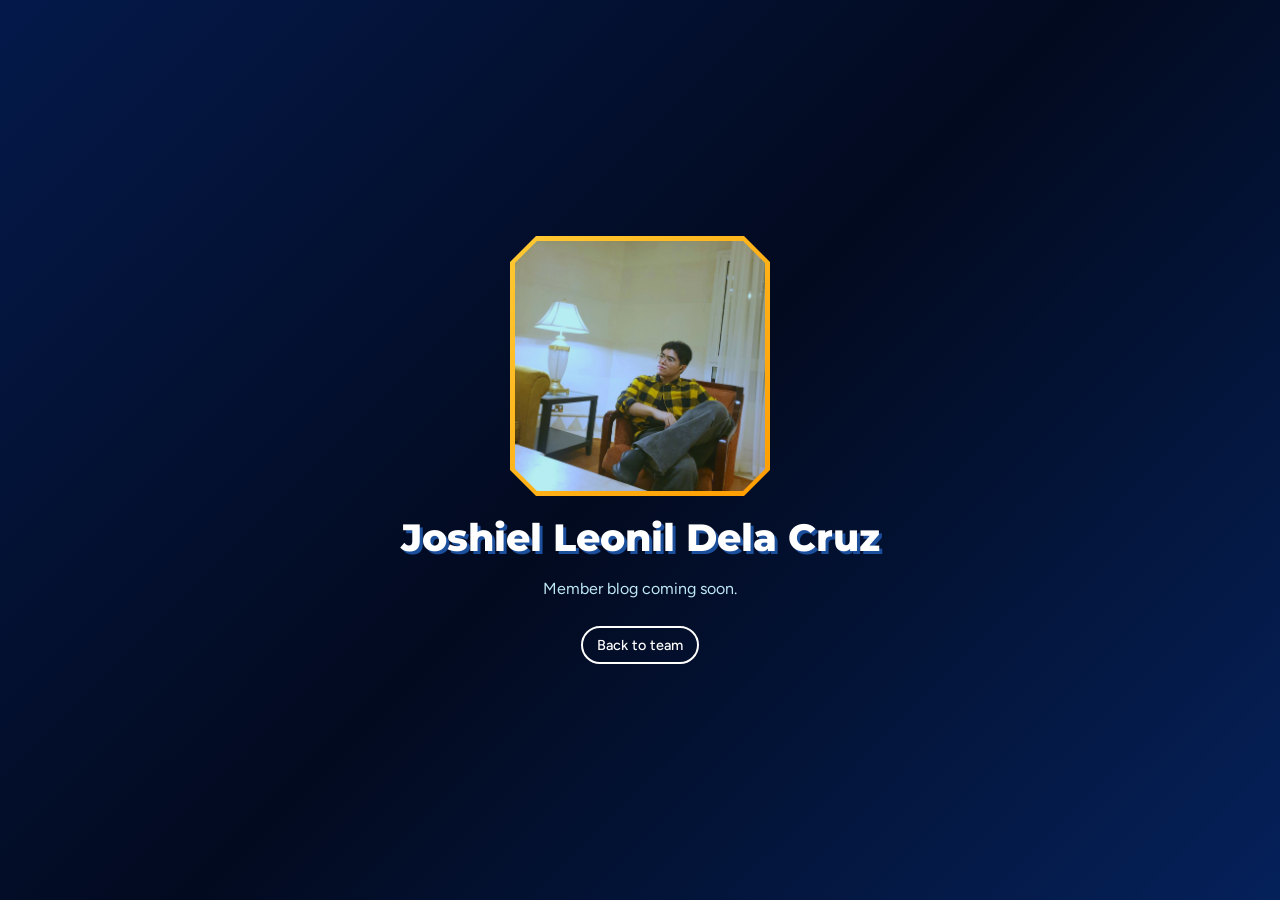
==== joshiel.html @ addc3ff2 "Blog Initiated" ====
<!DOCTYPE html>
<html lang="en">
<head>
<meta charset="UTF-8">
<meta name="viewport" content="width=device-width, initial-scale=1">
<title>Joshiel Leonil Dela Cruz | Nexora</title>
<link href="https://fonts.googleapis.com/css2?family=Montserrat:wght@400;500;700;800&family=Figtree:wght@400;500;600&display=swap" rel="stylesheet">
<link rel="stylesheet" href="style.css">
</head>
<body>
<main class="member-page gold">
  <div class="frame"><img src="assets/joshiel.jpg" alt="Joshiel Leonil Dela Cruz"></div>
  <h1>Joshiel Leonil Dela Cruz</h1>
  <p>Member blog coming soon.</p>
  <a class="pill back" href="index.html#team">Back to team</a>
</main>
</body>
</html>
---- style.css ----
:root {
  --bg-deep: #020a1f;
  --bg-mid: #04163d;
  --blue: #1f6bff;
  --blue-glow: #3b8cff;
  --ice: #dbe9ff;
  --steel: #5b97dc;
  --cyan: #19d3d0;
  --btn: #1c4a8f;
}
* { box-sizing: border-box; margin: 0; padding: 0; }
html, body { height: 100%; }
body { min-width: 1000px; }
body {
  font-family: "Figtree", system-ui, sans-serif;
  color: #fff;
  background: var(--bg-deep);
  overflow-x: hidden;
}
a { color: inherit; text-decoration: none; }
:focus-visible { outline: 2px solid var(--cyan); outline-offset: 3px; }

/* ---------- Hero / background ---------- */
.hero {
  position: relative;
  min-height: 100vh;
  display: flex;
  flex-direction: column;
  overflow: hidden;
  background:
    radial-gradient(ellipse 60% 45% at 50% 55%, rgba(20,70,170,.45), transparent 70%),
    linear-gradient(135deg, #031330 0%, #020a1f 45%, #041a47 100%);
}
.streaks { position: absolute; inset: 0; pointer-events: none; transition: transform .25s ease-out; }
.streak {
  position: absolute;
  height: 14px;
  transform: rotate(-35deg);
  transform-origin: left center;
  background: linear-gradient(90deg, transparent, #7fb6ff 40%, #fff 55%, #5aa0ff 70%, transparent);
  filter: drop-shadow(0 0 10px #2f7bff) drop-shadow(0 0 24px #1f6bff);
  opacity: .9;
}
.streak.thin { height: 2px; }
.s1 { width: 420px; left: -5%;  top: 30%; }
.s2 { width: 520px; left: -8%;  top: 40%; height: 28px; opacity: .55; }
.s3 { width: 300px; left: 2%;   top: 48%; }
.s4 { width: 460px; right: -6%; bottom: 38%; transform: rotate(-35deg); }
.s5 { width: 560px; right: -10%; bottom: 14%; height: 36px; opacity: .6; }
.s6 { width: 340px; right: 4%;  bottom: 6%; }

.dots {
  position: absolute; width: 90px; height: 50px; opacity: .8;
  background: radial-gradient(circle, var(--blue-glow) 2px, transparent 2.5px) 0 0 / 18px 18px;
}
.dots.tr { top: 80px; right: 22px; }
.dots.bl { bottom: 30px; left: 24px; }

.glowline {
  position: absolute; left: 0; right: 0; height: 1px;
  background: linear-gradient(90deg, transparent, var(--blue-glow), transparent);
  box-shadow: 0 0 12px var(--blue-glow);
}
.glowline.bottom { bottom: 6%; opacity: .6; }

/* ---------- Navbar ---------- */
.nav {
  position: fixed; top: 0; left: 0; right: 0; z-index: 50;
  display: flex; align-items: center; justify-content: space-between;
  gap: 24px;
  padding: 10px clamp(16px, 8vw, 100px);
  background: linear-gradient(180deg, rgba(2,10,31,.95), rgba(3,18,50,.85));
  border-bottom: 3px solid #cfd8e6;
  box-shadow: 0 2px 14px rgba(47,123,255,.5);
}
.brand { display: flex; align-items: center; gap: 10px; }
.brand svg { width: 64px; height: 44px; }
.brand span {
  font-family: "Montserrat", sans-serif; font-weight: 800; font-size: 1.45rem; letter-spacing: .01em;
}
.menu { display: flex; gap: clamp(18px, 3vw, 38px); list-style: none; }
.menu a {
  position: relative; padding: 8px 4px; font-weight: 500; font-size: 1rem;
  transition: color .2s;
}
.menu a:hover { color: var(--cyan); }
.menu a.active::after {
  content: ""; position: absolute; left: -6px; right: -6px; bottom: -4px; height: 3px; border-radius: 3px;
  background: var(--cyan); box-shadow: 0 0 12px var(--cyan);
}
.pill {
  display: inline-flex; align-items: center; gap: 8px;
  padding: 8px 14px; font-size: .9rem; font-weight: 500;
  border: 2px solid #fff; border-radius: 999px;
  transition: background .2s, color .2s;
}
.pill:hover { background: #fff; color: var(--bg-mid); }
.arrow { width: 22px; height: 14px; flex: none; }

/* ---------- Hero content ---------- */
.content {
  position: relative; z-index: 2; flex: 1;
  display: flex; flex-direction: column; align-items: center; justify-content: center;
  text-align: center; padding: 110px 20px 70px;
}
.logo-mark { width: clamp(190px, 26vw, 270px); filter: drop-shadow(0 0 22px rgba(59,140,255,.7)); animation: rise .9s ease-out both; }
.wordmark {
  font-family: "Montserrat", sans-serif; font-weight: 800;
  font-size: clamp(3.6rem, 12vw, 7.2rem); line-height: 1; letter-spacing: -.01em;
  margin-top: -6px;
  background: linear-gradient(180deg, #eef5ff 0%, #bcd6ff 45%, #4f93e6 100%);
  -webkit-background-clip: text; background-clip: text; color: transparent;
  filter: drop-shadow(4px 5px 0 #1b4f9c) drop-shadow(0 0 22px rgba(59,140,255,.55));
}
.tagline {
  display: flex; align-items: center; gap: 22px; width: min(100%, 700px); margin-top: 18px;
  font-family: "Montserrat", sans-serif; font-weight: 700;
  font-size: clamp(1rem, 2.4vw, 1.5rem); letter-spacing: .01em; white-space: nowrap;
}
.tagline::before, .tagline::after { content: ""; flex: 1; height: 3px; background: #fff; border-radius: 2px; min-width: 20px; }
.sub {
  margin-top: 14px; font-family: "Montserrat", sans-serif; font-weight: 400;
  font-size: clamp(1.05rem, 2.2vw, 1.45rem); letter-spacing: .08em;
}
.cta {
  margin-top: 34px; padding: 11px 18px; font-size: .98rem; font-weight: 500;
  background: var(--btn); border-radius: 999px;
  box-shadow: 0 0 26px rgba(31,107,255,.45);
  transition: transform .2s, box-shadow .2s, background .2s;
}
.cta:hover { transform: translateY(-2px); background: #2559b0; box-shadow: 0 0 36px rgba(59,140,255,.75); }

@keyframes rise { from { opacity: 0; transform: translateY(16px); } to { opacity: 1; transform: none; } }

/* ---------- Responsive ---------- */
@media (prefers-reduced-motion: reduce) {
  * { animation: none !important; transition: none !important; }
}

html { scroll-behavior: smooth; scroll-padding-top: 80px; }

/* ---------- About section ---------- */
.about {
  position: relative; overflow: hidden;
  min-height: 100vh; padding: 110px clamp(16px, 6vw, 110px) 70px;
  background:
    radial-gradient(ellipse 70% 50% at 50% 60%, rgba(20,80,190,.4), transparent 70%),
    linear-gradient(135deg, #04194a 0%, #020a1f 50%, #05215a 100%);
}
.about .streaks { position: absolute; inset: 0; }
.about-inner { position: relative; z-index: 2; max-width: 1000px; margin: 0 auto; }

.about-title {
  text-align: center; font-family: "Montserrat", sans-serif; font-weight: 800;
  font-size: clamp(2rem, 6vw, 3.4rem); line-height: 1.05;
  background: linear-gradient(90deg, #fff 0%, #fff 45%, #6fa8f0 100%);
  -webkit-background-clip: text; background-clip: text; color: transparent;
  filter: drop-shadow(3px 4px 0 #1b4f9c) drop-shadow(0 0 18px rgba(59,140,255,.5));
}
.about-sub {
  display: flex; align-items: center; gap: 18px; justify-content: center;
  font-family: "Montserrat", sans-serif; font-weight: 500; color: var(--cyan);
  font-size: clamp(.8rem, 2.2vw, 1.3rem); letter-spacing: .03em; text-align: center; margin-bottom: 34px;
}
.about-sub::before, .about-sub::after { content: ""; display: none; }

/* Chamfered neon panel: cyan outer, dark inner */
.panel {
  --cut: 22px; --edge: 3px;
  position: relative; padding: 36px clamp(20px, 4vw, 50px);
  background: var(--cyan);
  clip-path: polygon(0 var(--cut), var(--cut) 0, calc(100% - var(--cut)) 0, 100% var(--cut),
                     100% calc(100% - var(--cut)), calc(100% - var(--cut)) 100%, var(--cut) 100%, 0 calc(100% - var(--cut)));
  filter: drop-shadow(0 0 10px rgba(25,211,208,.7));
}
.panel::before {
  content: ""; position: absolute; inset: var(--edge); z-index: 0;
  background: linear-gradient(135deg, rgba(3,20,48,.96), rgba(4,30,70,.92));
  --c2: calc(var(--cut) - 1.2px);
  clip-path: polygon(0 var(--c2), var(--c2) 0, calc(100% - var(--c2)) 0, 100% var(--c2),
                     100% calc(100% - var(--c2)), calc(100% - var(--c2)) 100%, var(--c2) 100%, 0 calc(100% - var(--c2)));
}
.panel > * { position: relative; z-index: 1; }

.who { display: grid; grid-template-columns: 1fr 1.15fr; align-items: center; gap: 30px; margin-bottom: 44px; }
.who-logo { display: flex; align-items: center; gap: 18px; padding-right: 24px; border-right: 1px solid rgba(255,255,255,.4); }
.who-logo svg { width: clamp(80px, 12vw, 130px); flex: none; }
.who-logo span {
  font-family: "Montserrat", sans-serif; font-weight: 800; font-size: clamp(1.8rem, 5vw, 3.2rem);
  border-left: 1px solid rgba(255,255,255,.4); padding-left: 18px;
  text-shadow: 3px 3px 0 #000;
}
.who-text { text-align: center; font-weight: 600; font-size: clamp(.95rem, 1.7vw, 1.15rem); line-height: 1.6; }
.c-red { color: #ff6b6b; } .c-sky { color: #8dbcf5; } .c-blue { color: #4f86f7; } .c-teal { color: #2fe0d0; }

.goals { padding: 40px clamp(20px, 4vw, 50px) 40px; }
.goals-tab {
  position: absolute !important; top: 12px; left: 14%; z-index: 3 !important;
  padding: 4px 18px; background: #fff; color: #1a4a9c; border: 3px solid #4fa3e8;
  font-family: "Montserrat", sans-serif; font-weight: 800; font-size: 1.05rem;
}
.goals-stripes {
  position: absolute !important; top: 8px; right: 22%; width: 90px; height: 12px;
  background: repeating-linear-gradient(115deg, var(--cyan) 0 8px, transparent 8px 14px);
}
.goals { display: grid; grid-template-columns: auto 1fr; align-items: center; gap: 22px; margin-top: 20px; }
.target { width: clamp(80px, 12vw, 120px); padding-right: 0; }
.goal-list {
  list-style: none; display: grid; gap: 12px; padding-left: 24px; border-left: 1px solid rgba(255,255,255,.4);
  font-size: clamp(.9rem, 1.7vw, 1.15rem);
}
.goal-list li { display: flex; align-items: center; gap: 8px; }
.goal-list li::before {
  content: "\00BB"; flex: none; font-weight: 800; font-size: 1.7em; line-height: .6; color: #3b8cff;
  text-shadow: 0 0 8px #3b8cff;
}


/* ---------- Team section ---------- */
.team {
  position: relative; overflow: hidden; min-height: 100vh; padding: 110px 60px 80px;
  background:
    radial-gradient(ellipse 40% 30% at 0% 100%, rgba(255,200,40,.35), transparent 70%),
    radial-gradient(ellipse 40% 30% at 100% 100%, rgba(255,60,200,.4), transparent 70%),
    linear-gradient(135deg, #040b22 0%, #030818 50%, #08123a 100%);
}
.team .streaks { position: absolute; inset: 0; }
.team-inner { position: relative; z-index: 2; max-width: 1000px; margin: 0 auto; }
.team-head { display: flex; align-items: center; justify-content: center; gap: 22px; }
.team-head .rule { width: 90px; height: 3px; background: #fff; border-radius: 2px; }
.team-title {
  font-family: "Montserrat", sans-serif; font-weight: 800; font-size: 3.4rem; line-height: 1.1;
  color: #e9fbff; text-shadow: 3px 3px 0 #1b6fb0, 0 0 18px rgba(80,200,255,.6);
}
.team-title em {
  font-style: normal;
  background: linear-gradient(90deg, #ffb3e6, #ff5fc8);
  -webkit-background-clip: text; background-clip: text; color: transparent;
  filter: drop-shadow(3px 3px 0 #7a1c8a);
}
.team-sub {
  text-align: center; margin-top: 6px; color: #bfe8f5;
  font-family: "Montserrat", sans-serif; font-weight: 700; font-size: 1.05rem; letter-spacing: .04em;
}

.members { display: flex; justify-content: space-between; align-items: flex-start; gap: 30px; margin-top: 46px; }
.member { --c: #ffc933; --c2: #ff9d00; width: 31%; display: flex; flex-direction: column; align-items: center; }
.member.pink { --c: #ff4fc3; --c2: #b02fff; margin-top: 8px; }
.member.blue { --c: #2fa4ff; --c2: #2f5bff; margin-top: 8px; }

.frame {
  --cut: 26px; --edge: 5px;
  position: relative; width: 100%; max-width: 250px; aspect-ratio: 1 / 1;
  background: linear-gradient(135deg, var(--c), var(--c2));
  clip-path: polygon(var(--cut) 0, calc(100% - var(--cut)) 0, 100% var(--cut), 100% calc(100% - var(--cut)),
                     calc(100% - var(--cut)) 100%, var(--cut) 100%, 0 calc(100% - var(--cut)), 0 var(--cut));
  filter: drop-shadow(0 0 14px var(--c));
}
.frame img {
  position: absolute; inset: var(--edge); width: calc(100% - var(--edge) * 2); height: calc(100% - var(--edge) * 2);
  object-fit: cover; display: block;
  --k: calc(var(--cut) - 4px);
  clip-path: polygon(var(--k) 0, calc(100% - var(--k)) 0, 100% var(--k), 100% calc(100% - var(--k)),
                     calc(100% - var(--k)) 100%, var(--k) 100%, 0 calc(100% - var(--k)), 0 var(--k));
}
.nameplate {
  position: absolute; left: 50%; bottom: 6%; transform: translateX(-50%);
  padding: 3px 14px; max-width: 86%; text-align: center; white-space: nowrap;
  background: #05070f; border: 2px solid var(--c); border-radius: 4px;
  font-family: "Montserrat", sans-serif; font-weight: 800; font-size: .72rem; color: #fff;
}


.spark {
  position: absolute; z-index: 1; width: 40px; height: 40px;
  background: #fff; clip-path: polygon(50% 0, 60% 40%, 100% 50%, 60% 60%, 50% 100%, 40% 60%, 0 50%, 40% 40%);
  filter: drop-shadow(0 0 8px #3b8cff);
}
.gold-corner, .pink-corner { position: absolute; z-index: 1; bottom: 0; width: 120px; height: 90px; }
.gold-corner { left: 0; background: linear-gradient(45deg, #ffc933, transparent 70%); opacity: .8; }
.pink-corner { right: 0; background: linear-gradient(-45deg, #ff3fc0, transparent 70%); opacity: .8; }

/* Portrait links */
a.frame { display: block; transition: transform .25s, filter .25s; }
a.frame:hover { transform: translateY(-6px) scale(1.03); filter: drop-shadow(0 0 26px var(--c)) brightness(1.1); }

/* ---------- Member pages ---------- */
.member-page {
  min-height: 100vh; display: flex; flex-direction: column; align-items: center; justify-content: center; gap: 18px;
  padding: 40px; text-align: center;
  background: linear-gradient(135deg, #04194a 0%, #020a1f 50%, #05215a 100%);
}
.member-page .frame { max-width: 260px; --c: #2fa4ff; --c2: #2f5bff; }
.member-page.gold .frame { --c: #ffc933; --c2: #ff9d00; }
.member-page.pink .frame { --c: #ff4fc3; --c2: #b02fff; }
.member-page h1 { font-family: "Montserrat", sans-serif; font-weight: 800; font-size: 2.4rem; text-shadow: 3px 3px 0 #1b4f9c; }
.member-page p { color: #bfe8f5; }
.member-page .back { margin-top: 10px; }
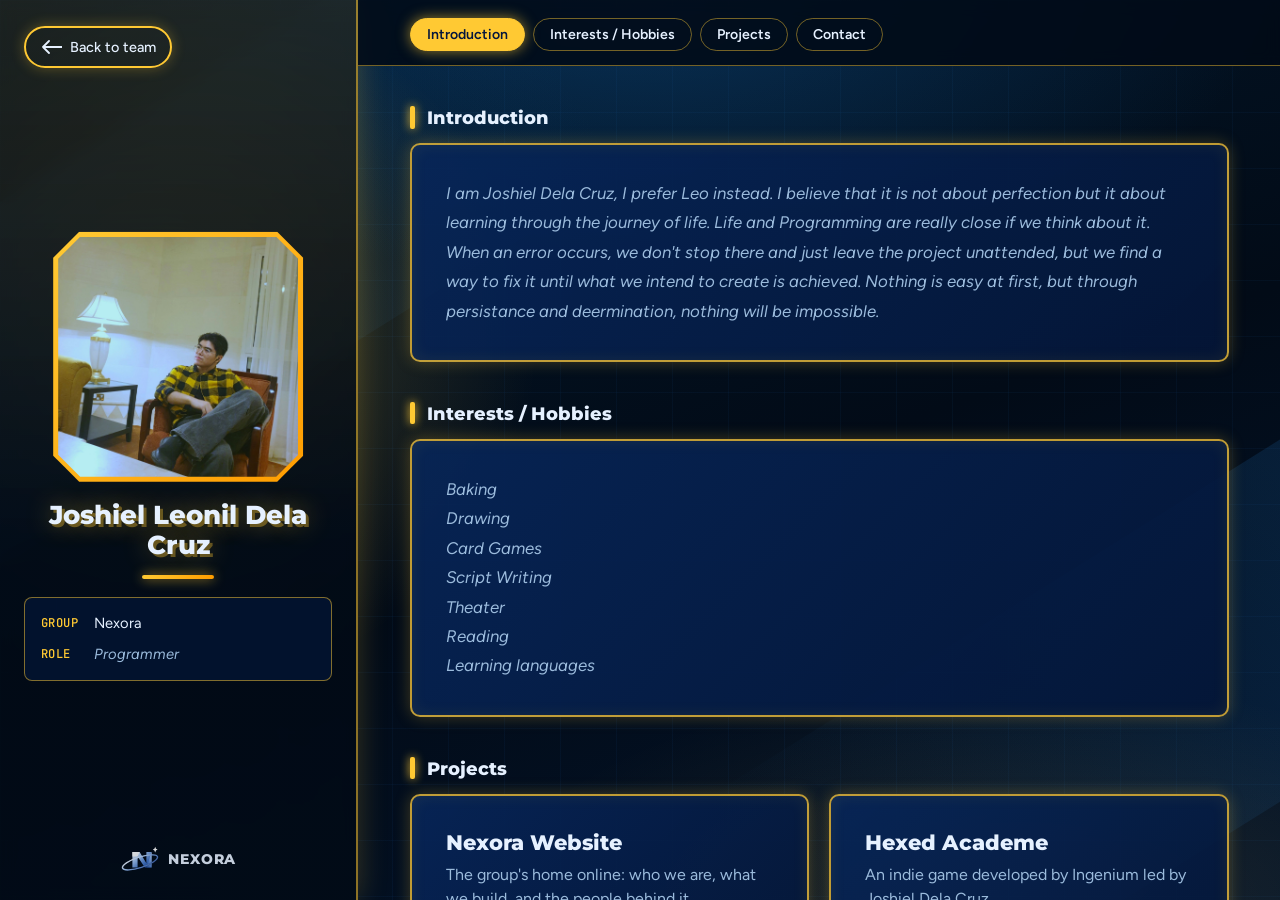
==== commit 4fecc939: "FINALLY" ====
--- a/joshiel.html
+++ b/joshiel.html
@@ -4,15 +4,134 @@
 <meta charset="UTF-8">
 <meta name="viewport" content="width=device-width, initial-scale=1">
 <title>Joshiel Leonil Dela Cruz | Nexora</title>
-<link href="https://fonts.googleapis.com/css2?family=Montserrat:wght@400;500;700;800&family=Figtree:wght@400;500;600&display=swap" rel="stylesheet">
+<link rel="preconnect" href="https://fonts.googleapis.com">
+<link rel="preconnect" href="https://fonts.gstatic.com" crossorigin>
+<link href="https://fonts.googleapis.com/css2?family=Montserrat:wght@400;500;700;800&family=Figtree:wght@400;500;600&family=JetBrains+Mono:wght@400;500&display=swap" rel="stylesheet">
 <link rel="stylesheet" href="style.css">
+<script>
+  // Show the loading screen every time a member page opens (failsafe: never longer than 15s)
+  (function () {
+    var d = document.documentElement;
+    d.classList.add('js', 'member-doc', 'booting');
+    setTimeout(function () {
+      d.classList.remove('booting');
+      var s = document.getElementById('site');
+      if (s) s.removeAttribute('inert');
+    }, 15000);
+  })();
+</script>
+<noscript><style>.loader { display: none; }</style></noscript>
 </head>
 <body>
-<main class="member-page gold">
-  <div class="frame"><img src="assets/joshiel.jpg" alt="Joshiel Leonil Dela Cruz"></div>
-  <h1>Joshiel Leonil Dela Cruz</h1>
-  <p>Member blog coming soon.</p>
-  <a class="pill back" href="index.html#team">Back to team</a>
+<svg width="0" height="0" style="position:absolute" aria-hidden="true">
+  <defs>
+    <linearGradient id="steel" x1="0" y1="0" x2="1" y2="1">
+      <stop offset="0" stop-color="#ffffff"/><stop offset=".35" stop-color="#9cc0f2"/>
+      <stop offset=".7" stop-color="#3b6fc4"/><stop offset="1" stop-color="#16367a"/>
+    </linearGradient>
+    <linearGradient id="steel2" x1="1" y1="0" x2="0" y2="1">
+      <stop offset="0" stop-color="#e6f0ff"/><stop offset=".5" stop-color="#6d9be0"/><stop offset="1" stop-color="#1b4a9a"/>
+    </linearGradient>
+    <symbol id="arrow" viewBox="0 0 22 14"><path d="M0 7h19M13 1l6 6-6 6" fill="none" stroke="currentColor" stroke-width="1.8" stroke-linecap="round" stroke-linejoin="round"/></symbol>
+    <symbol id="nmark" viewBox="0 0 200 150">
+      <path d="M62 40 L98 40 L132 96 L132 40 L158 40 L158 118 L124 118 L88 62 L88 118 L62 118 Z" fill="url(#steel)"/>
+      <path d="M62 40 L98 40 L88 62 L62 62Z" fill="#fff" opacity=".85"/>
+      <path d="M158 40 L158 118 L132 118Z" fill="url(#steel2)" opacity=".8"/>
+      <ellipse cx="100" cy="92" rx="92" ry="26" transform="rotate(-18 100 92)" fill="none" stroke="url(#steel)" stroke-width="7"/>
+      <ellipse cx="100" cy="92" rx="92" ry="26" transform="rotate(-18 100 92)" fill="none" stroke="#fff" stroke-width="1.5" opacity=".7"/>
+      <path d="M176 14 q2 12 12 14 q-10 2 -12 14 q-2 -12 -12 -14 q10 -2 12 -14Z" fill="#fff"/>
+    </symbol>
+  </defs>
+</svg>
+
+<div class="bg" aria-hidden="true"></div>
+
+<!-- ========== Loading screen: Java-style initialization ========== -->
+<div class="loader" id="loader" role="status" aria-label="Loading Joshiel's page">
+  <div class="term" aria-hidden="true">
+    <div class="term-bar"><i></i><i></i><i></i><span>Joshiel.java</span></div>
+    <pre class="code" id="code"></pre>
+    <pre class="out" id="out"></pre>
+    <div class="progress"><span id="bar"></span></div>
+    <div class="status"><span id="msg">Compiling...</span><span id="pct">0%</span></div>
+  </div>
+</div>
+
+<div id="site">
+<main class="member-page gold" data-first="Joshiel" data-name="Joshiel Leonil Dela Cruz">
+
+  <!-- Left: profile (stays in place while the content scrolls) -->
+  <aside class="profile" aria-label="Profile">
+    <a class="pill back" href="index.html#team"><svg class="arrow" aria-hidden="true"><use href="#arrow"/></svg> Back to team</a>
+    <div class="frame"><img src="assets/joshiel.jpg" alt="Joshiel Leonil Dela Cruz"></div>
+    <h1>Joshiel Leonil Dela Cruz</h1>
+    <dl class="facts">
+      <dt>Group</dt><dd>Nexora</dd>
+      <dt>Role</dt><dd class="todo">Programmer</dd>
+    </dl>
+    <a class="mini-brand" href="index.html#home" aria-label="Nexora home"><svg viewBox="0 0 200 150" aria-hidden="true"><use href="#nmark"/></svg><span>NEXORA</span></a>
+  </aside>
+
+  <!-- Right: scrolling content -->
+  <div class="content" id="content" tabindex="0" aria-label="Joshiel's page content">
+    <nav class="tabs" aria-label="Page sections">
+      <a href="#intro" class="active" aria-current="true">Introduction</a>
+      <a href="#interests">Interests / Hobbies</a>
+      <a href="#projects">Projects</a>
+      <a href="#contact">Contact</a>
+    </nav>
+
+    <section class="panel" id="intro">
+      <h2 class="block-title">Introduction</h2>
+      <div class="card">
+        <p class="intro-text todo">I am Joshiel Dela Cruz, I prefer Leo instead. I believe that it is not about perfection but it about learning through the journey of life. Life and Programming are really close if we think about it.
+          When an error occurs, we don't stop there and just leave the project unattended, but we find a way to fix it until what we intend to create is achieved. Nothing is easy at first, but through persistance and deermination, nothing will be impossible.
+        </p>
+      </div>
+    </section>
+
+    <section class="panel" id="interests">
+      <h2 class="block-title">Interests / Hobbies</h2>
+      <div class="card">
+        <p class="intro-text todo">Baking <br> Drawing <br> Card Games <br> Script Writing <br> Theater <br> Reading <br> Learning languages </p>
+      </div>
+    </section>
+
+    <section class="panel" id="projects">
+      <h2 class="block-title">Projects</h2>
+      <div class="proj-grid">
+        <article class="card proj">
+          <h4>Nexora Website</h4>
+          <p>The group's home online: who we are, what we build, and the people behind it.</p>
+          <span class="tag">In progress</span>
+        </article>
+        <article class="card proj">
+          <h4>Hexed Academe</h4>
+          <p>An indie game developed by Ingenium led by Joshiel Dela Cruz</p>
+          <span class="tag">BETA-1</span>
+          <span><a href="https://drive.google.com/file/d/1WVJoIQldnsmfr3mNCXtoEzfIrdA1e4ZS/view?usp=sharing">Download</a></span>
+        </article>
+      </div>
+    </section>
+
+    <section class="panel" id="contact">
+      <h2 class="block-title">Personal contacts</h2>
+      <div class="card">
+        <!-- Replace each "To be added" with a link, e.g. <a class="v" href="mailto:you@example.com">you@example.com</a> -->
+        <div class="contact-rows">
+          <div class="contact-item"><span class="k">Email</span><span class="v todo"><a href="mailto:joshiel.leonil.delacruz@gmail.com">joshiel.leonil.delacruz@gmail.com</a></span></div>
+          <div class="contact-item"><span class="k">GitHub</span><span class="v todo"><a href="https://github.com/joshiel-ldc0123">joshiel-ldc0123</a></span></div>
+          <div class="contact-item"><span class="k">YouTube</span><span class="v todo"><a href="https://www.youtube.com/@Leo.Development">Leo.Development</a></span></div>
+          <div class="contact-item"><span class="k">Instagram</span><span class="v todo"><a href="https://www.instagram.com/_leo.dlcrz_/">_leo.dlcrz_</a></span></div>
+        </div>
+      </div>
+    </section>
+
+    <p class="foot">&copy; 2026 Nexora. Innovation through technology.</p>
+  </div>
 </main>
+</div>
+
+<script src="member.js"></script>
 </body>
 </html>
--- a/style.css
+++ b/style.css
@@ -1,298 +1,462 @@
+/* =========================================================
+   NEXORA: Innovation Through Technology
+   Theme taken from the Nexora presentation: deep navy-teal
+   backdrop, bright blue outlined panels, cyan highlights.
+   ========================================================= */
 :root {
-  --bg-deep: #020a1f;
-  --bg-mid: #04163d;
-  --blue: #1f6bff;
-  --blue-glow: #3b8cff;
-  --ice: #dbe9ff;
-  --steel: #5b97dc;
+  --ink: #020b17;
+  --navy: #06214d;
+  --navy-2: #041a42;
+  --edge: #2b9bff;
+  --edge-2: #2b7fd8;
   --cyan: #19d3d0;
-  --btn: #1c4a8f;
+  --ice: #e6f1ff;
+  --mute: #9bbbdc;
+  --line: #2aa8f0;
+  --font-head: "Montserrat", system-ui, sans-serif;
+  --font-body: "Figtree", system-ui, sans-serif;
+  --font-mono: "JetBrains Mono", ui-monospace, Menlo, Consolas, monospace;
+  --nav-h: 68px;
+  --glow: 0 0 16px rgba(43, 155, 255, .35), inset 0 0 16px rgba(43, 155, 255, .14);
+  --glow-strong: 0 0 28px rgba(43, 155, 255, .7), inset 0 0 18px rgba(43, 155, 255, .22);
 }
 * { box-sizing: border-box; margin: 0; padding: 0; }
-html, body { height: 100%; }
-body { min-width: 1000px; }
+html { scroll-behavior: smooth; scroll-padding-top: calc(var(--nav-h) + 12px); }
+html.booting { overflow: hidden; }
 body {
-  font-family: "Figtree", system-ui, sans-serif;
-  color: #fff;
-  background: var(--bg-deep);
+  font-family: var(--font-body);
+  color: var(--ice);
+  background: var(--ink);
+  line-height: 1.55;
   overflow-x: hidden;
 }
 a { color: inherit; text-decoration: none; }
+ul { list-style: none; }
+img { max-width: 100%; }
 :focus-visible { outline: 2px solid var(--cyan); outline-offset: 3px; }
-
-/* ---------- Hero / background ---------- */
-.hero {
-  position: relative;
-  min-height: 100vh;
-  display: flex;
-  flex-direction: column;
-  overflow: hidden;
+.sr-only { position: absolute; width: 1px; height: 1px; overflow: hidden; clip: rect(0 0 0 0); white-space: nowrap; }
+
+/* ---------- Shared background ---------- */
+.bg {
+  position: fixed; inset: 0; z-index: -1; overflow: hidden;
   background:
-    radial-gradient(ellipse 60% 45% at 50% 55%, rgba(20,70,170,.45), transparent 70%),
-    linear-gradient(135deg, #031330 0%, #020a1f 45%, #041a47 100%);
-}
-.streaks { position: absolute; inset: 0; pointer-events: none; transition: transform .25s ease-out; }
-.streak {
-  position: absolute;
-  height: 14px;
-  transform: rotate(-35deg);
-  transform-origin: left center;
-  background: linear-gradient(90deg, transparent, #7fb6ff 40%, #fff 55%, #5aa0ff 70%, transparent);
-  filter: drop-shadow(0 0 10px #2f7bff) drop-shadow(0 0 24px #1f6bff);
-  opacity: .9;
-}
-.streak.thin { height: 2px; }
-.s1 { width: 420px; left: -5%;  top: 30%; }
-.s2 { width: 520px; left: -8%;  top: 40%; height: 28px; opacity: .55; }
-.s3 { width: 300px; left: 2%;   top: 48%; }
-.s4 { width: 460px; right: -6%; bottom: 38%; transform: rotate(-35deg); }
-.s5 { width: 560px; right: -10%; bottom: 14%; height: 36px; opacity: .6; }
-.s6 { width: 340px; right: 4%;  bottom: 6%; }
-
-.dots {
-  position: absolute; width: 90px; height: 50px; opacity: .8;
-  background: radial-gradient(circle, var(--blue-glow) 2px, transparent 2.5px) 0 0 / 18px 18px;
-}
-.dots.tr { top: 80px; right: 22px; }
-.dots.bl { bottom: 30px; left: 24px; }
-
-.glowline {
-  position: absolute; left: 0; right: 0; height: 1px;
-  background: linear-gradient(90deg, transparent, var(--blue-glow), transparent);
-  box-shadow: 0 0 12px var(--blue-glow);
-}
-.glowline.bottom { bottom: 6%; opacity: .6; }
+    linear-gradient(rgba(43, 155, 255, .045) 1px, transparent 1px) 0 0 / 56px 56px,
+    linear-gradient(90deg, rgba(43, 155, 255, .045) 1px, transparent 1px) 0 0 / 56px 56px,
+    radial-gradient(ellipse 70% 45% at 50% 0%, rgba(18, 92, 160, .38), transparent 70%),
+    linear-gradient(160deg, #031a2e 0%, #020b17 55%, #03142b 100%);
+}
+.bg::before, .bg::after {
+  content: ""; position: absolute; width: 70vmax; height: 24vmax;
+  transform: rotate(-32deg);
+}
+.bg::before { left: -22vmax; top: 14vh; background: linear-gradient(90deg, rgba(24, 90, 150, .3), rgba(24, 90, 150, 0)); }
+.bg::after { right: -26vmax; bottom: 6vh; background: linear-gradient(270deg, rgba(24, 90, 150, .3), rgba(24, 90, 150, 0)); }
+
+/* ---------- Loading screen ---------- */
+.loader {
+  position: fixed; inset: 0; z-index: 100; display: grid; place-items: center; padding: 20px;
+  background:
+    radial-gradient(ellipse 60% 50% at 50% 50%, rgba(18, 80, 150, .35), transparent 70%),
+    linear-gradient(160deg, #031a2e 0%, #020b17 60%, #03142b 100%);
+  transition: opacity .6s ease, visibility .6s;
+  animation: loader-failsafe .01s 16s forwards;
+}
+.loader.done { opacity: 0; visibility: hidden; }
+html.seen .loader { display: none; }
+@keyframes loader-failsafe { to { opacity: 0; visibility: hidden; pointer-events: none; } }
+
+.term {
+  width: min(680px, 100%);
+  border: 2px solid var(--edge); border-radius: 10px; overflow: hidden;
+  background: linear-gradient(160deg, rgba(6, 33, 77, .92), rgba(3, 16, 38, .96));
+  box-shadow: 0 0 34px rgba(43, 155, 255, .4), inset 0 0 22px rgba(43, 155, 255, .12);
+}
+.term-bar {
+  display: flex; align-items: center; gap: 7px; padding: 9px 14px;
+  border-bottom: 1px solid rgba(43, 155, 255, .45);
+  font: 500 .78rem var(--font-mono); color: var(--mute);
+}
+.term-bar i { width: 10px; height: 10px; border-radius: 50%; background: #1d4f8c; }
+.term-bar i:first-child { background: var(--cyan); }
+.term-bar span { margin-left: 8px; }
+.code, .out {
+  font: 400 clamp(.62rem, 2.5vw, .88rem)/1.65 var(--font-mono);
+  padding: 0 18px; white-space: pre; overflow: hidden; color: #cfe3fa;
+}
+.code { padding-top: 16px; min-height: calc(13 * 1.65em + 16px); }
+.out { margin-top: 10px; padding-top: 10px; border-top: 1px dashed rgba(43, 155, 255, .35); min-height: calc(5 * 1.65em + 10px); }
+.code .k { color: #4fb3ff; }
+.code .t { color: var(--cyan); }
+.code .s { color: #7ee8c0; }
+.code .c { color: #5f86ad; font-style: italic; }
+.code .f { color: #9fd6ff; }
+.out .cmd { color: var(--mute); }
+.out .info { color: #4fb3ff; }
+.out .ok { color: #7ee8c0; }
+.out .done { color: var(--cyan); font-weight: 600; }
+.caret {
+  display: inline-block; width: .55em; height: 1.05em; margin-left: 1px; vertical-align: text-bottom;
+  background: var(--cyan); animation: blink 1s steps(1) infinite;
+}
+@keyframes blink { 50% { opacity: 0; } }
+.progress {
+  height: 6px; margin: 14px 18px 6px; border: 1px solid rgba(43, 155, 255, .6); border-radius: 4px;
+  background: rgba(2, 11, 23, .6); overflow: hidden;
+}
+.progress span {
+  display: block; height: 100%; width: 0; transition: width .35s ease;
+  background: linear-gradient(90deg, var(--edge), var(--cyan)); box-shadow: 0 0 10px var(--cyan);
+}
+.status { display: flex; justify-content: space-between; padding: 0 18px 14px; font: .75rem var(--font-mono); color: var(--mute); }
 
 /* ---------- Navbar ---------- */
 .nav {
-  position: fixed; top: 0; left: 0; right: 0; z-index: 50;
-  display: flex; align-items: center; justify-content: space-between;
-  gap: 24px;
-  padding: 10px clamp(16px, 8vw, 100px);
-  background: linear-gradient(180deg, rgba(2,10,31,.95), rgba(3,18,50,.85));
-  border-bottom: 3px solid #cfd8e6;
-  box-shadow: 0 2px 14px rgba(47,123,255,.5);
+  position: fixed; top: 0; left: 0; right: 0; z-index: 50; height: var(--nav-h);
+  display: flex; align-items: center; justify-content: space-between; gap: 24px;
+  padding: 0 clamp(16px, 6vw, 90px);
+  background: rgba(2, 11, 23, .82); backdrop-filter: blur(8px);
+  border-bottom: 1px solid rgba(43, 155, 255, .6);
+  box-shadow: 0 2px 18px rgba(43, 155, 255, .25);
 }
 .brand { display: flex; align-items: center; gap: 10px; }
-.brand svg { width: 64px; height: 44px; }
-.brand span {
-  font-family: "Montserrat", sans-serif; font-weight: 800; font-size: 1.45rem; letter-spacing: .01em;
-}
-.menu { display: flex; gap: clamp(18px, 3vw, 38px); list-style: none; }
-.menu a {
-  position: relative; padding: 8px 4px; font-weight: 500; font-size: 1rem;
-  transition: color .2s;
-}
+.brand svg { width: 56px; height: 40px; }
+.brand span { font: 800 1.35rem var(--font-head); }
+.menu { display: flex; gap: clamp(18px, 3vw, 38px); }
+.menu a { position: relative; padding: 8px 4px; font-weight: 500; transition: color .2s; }
 .menu a:hover { color: var(--cyan); }
+.menu a.active { color: #fff; }
 .menu a.active::after {
   content: ""; position: absolute; left: -6px; right: -6px; bottom: -4px; height: 3px; border-radius: 3px;
   background: var(--cyan); box-shadow: 0 0 12px var(--cyan);
 }
 .pill {
-  display: inline-flex; align-items: center; gap: 8px;
-  padding: 8px 14px; font-size: .9rem; font-weight: 500;
-  border: 2px solid #fff; border-radius: 999px;
+  display: inline-flex; align-items: center; gap: 8px; padding: 8px 14px;
+  font-size: .9rem; font-weight: 500; border: 2px solid #fff; border-radius: 999px;
   transition: background .2s, color .2s;
 }
-.pill:hover { background: #fff; color: var(--bg-mid); }
+.pill:hover { background: #fff; color: var(--navy); }
 .arrow { width: 22px; height: 14px; flex: none; }
-
-/* ---------- Hero content ---------- */
-.content {
-  position: relative; z-index: 2; flex: 1;
-  display: flex; flex-direction: column; align-items: center; justify-content: center;
-  text-align: center; padding: 110px 20px 70px;
-}
-.logo-mark { width: clamp(190px, 26vw, 270px); filter: drop-shadow(0 0 22px rgba(59,140,255,.7)); animation: rise .9s ease-out both; }
+.menu-toggle {
+  display: none; width: 44px; height: 44px; cursor: pointer; color: #fff;
+  background: transparent; border: 2px solid var(--edge); border-radius: 8px;
+}
+.menu-toggle span, .menu-toggle span::before, .menu-toggle span::after {
+  display: block; width: 18px; height: 2px; margin: auto; background: currentColor; position: relative;
+}
+.menu-toggle span::before, .menu-toggle span::after { content: ""; position: absolute; left: 0; }
+.menu-toggle span::before { top: -6px; } .menu-toggle span::after { top: 6px; }
+
+/* ---------- Home: lockup ---------- */
+.home {
+  position: relative; overflow: hidden; min-height: 100vh;
+  display: flex; align-items: center; justify-content: center;
+  padding: calc(var(--nav-h) + 36px) clamp(16px, 5vw, 80px) 80px;
+}
+.home-inner { position: relative; z-index: 2; width: min(1120px, 100%); }
+
+.lockup { display: flex; align-items: center; justify-content: center; gap: clamp(8px, 2vw, 24px); }
+.logo-anim { position: relative; width: clamp(90px, 14vw, 150px); aspect-ratio: 200 / 150; flex: none; filter: drop-shadow(0 0 18px rgba(59, 140, 255, .6)); }
+.logo-anim svg { display: block; width: 100%; height: 100%; filter: brightness(.72); }
+.logo-anim canvas {
+  position: absolute; inset: 0; width: 100%; height: 100%;
+  -webkit-mask: url("data:image/svg+xml,%3Csvg xmlns='http://www.w3.org/2000/svg' viewBox='0 0 200 150'%3E%3Cpath d='M62 40 L98 40 L132 96 L132 40 L158 40 L158 118 L124 118 L88 62 L88 118 L62 118 Z'/%3E%3Cellipse cx='100' cy='92' rx='92' ry='26' transform='rotate(-18 100 92)' fill='none' stroke='%23000' stroke-width='7'/%3E%3Cpath d='M176 14 q2 12 12 14 q-10 2 -12 14 q-2 -12 -12 -14 q10 -2 12 -14Z'/%3E%3C/svg%3E") center / 100% 100% no-repeat; mask: url("data:image/svg+xml,%3Csvg xmlns='http://www.w3.org/2000/svg' viewBox='0 0 200 150'%3E%3Cpath d='M62 40 L98 40 L132 96 L132 40 L158 40 L158 118 L124 118 L88 62 L88 118 L62 118 Z'/%3E%3Cellipse cx='100' cy='92' rx='92' ry='26' transform='rotate(-18 100 92)' fill='none' stroke='%23000' stroke-width='7'/%3E%3Cpath d='M176 14 q2 12 12 14 q-10 2 -12 14 q-2 -12 -12 -14 q10 -2 12 -14Z'/%3E%3C/svg%3E") center / 100% 100% no-repeat;
+}
+.hex-bg {
+  position: absolute; inset: 0; width: 100%; height: 100%; z-index: 0; pointer-events: none; opacity: .3;
+  -webkit-mask-image: radial-gradient(ellipse at center, transparent 15%, #000 80%); mask-image: radial-gradient(ellipse at center, transparent 15%, #000 80%);
+}
+.lockup-text { display: flex; flex-direction: column; }
 .wordmark {
-  font-family: "Montserrat", sans-serif; font-weight: 800;
-  font-size: clamp(3.6rem, 12vw, 7.2rem); line-height: 1; letter-spacing: -.01em;
-  margin-top: -6px;
-  background: linear-gradient(180deg, #eef5ff 0%, #bcd6ff 45%, #4f93e6 100%);
+  font: 800 clamp(2.8rem, 8vw, 5.2rem)/1 var(--font-head); letter-spacing: -.01em;
+  background: linear-gradient(180deg, #f2f8ff, #a9cbff 55%, #4f93e6);
   -webkit-background-clip: text; background-clip: text; color: transparent;
-  filter: drop-shadow(4px 5px 0 #1b4f9c) drop-shadow(0 0 22px rgba(59,140,255,.55));
+  filter: drop-shadow(3px 4px 0 #14407f) drop-shadow(0 0 18px rgba(59, 140, 255, .5));
 }
 .tagline {
-  display: flex; align-items: center; gap: 22px; width: min(100%, 700px); margin-top: 18px;
-  font-family: "Montserrat", sans-serif; font-weight: 700;
-  font-size: clamp(1rem, 2.4vw, 1.5rem); letter-spacing: .01em; white-space: nowrap;
-}
-.tagline::before, .tagline::after { content: ""; flex: 1; height: 3px; background: #fff; border-radius: 2px; min-width: 20px; }
-.sub {
-  margin-top: 14px; font-family: "Montserrat", sans-serif; font-weight: 400;
-  font-size: clamp(1.05rem, 2.2vw, 1.45rem); letter-spacing: .08em;
-}
-.cta {
-  margin-top: 34px; padding: 11px 18px; font-size: .98rem; font-weight: 500;
-  background: var(--btn); border-radius: 999px;
-  box-shadow: 0 0 26px rgba(31,107,255,.45);
-  transition: transform .2s, box-shadow .2s, background .2s;
-}
-.cta:hover { transform: translateY(-2px); background: #2559b0; box-shadow: 0 0 36px rgba(59,140,255,.75); }
-
-@keyframes rise { from { opacity: 0; transform: translateY(16px); } to { opacity: 1; transform: none; } }
-
-/* ---------- Responsive ---------- */
-@media (prefers-reduced-motion: reduce) {
-  * { animation: none !important; transition: none !important; }
-}
-
-html { scroll-behavior: smooth; scroll-padding-top: 80px; }
-
-/* ---------- About section ---------- */
-.about {
-  position: relative; overflow: hidden;
-  min-height: 100vh; padding: 110px clamp(16px, 6vw, 110px) 70px;
+  display: flex; align-items: center; gap: 14px; margin-top: 10px; white-space: nowrap;
+  font: 700 clamp(.62rem, 1.7vw, 1rem)/1 var(--font-head); letter-spacing: .02em;
+}
+.tagline::before, .tagline::after { content: ""; flex: 1; height: 2px; min-width: 14px; background: #fff; }
+.sub { margin-top: 10px; font: 400 clamp(.85rem, 1.6vw, 1.05rem) var(--font-head); letter-spacing: .08em; color: var(--mute); }
+
+.chip {
+  display: flex; align-items: center; justify-content: center; width: 100%; min-height: 42px; padding: 8px 12px;
+  border: 1.5px solid var(--edge-2); border-radius: 6px; background: var(--navy-2);
+  font: 600 .92rem var(--font-body); text-align: center;
+  transition: border-color .2s, box-shadow .2s, background .2s, transform .2s;
+}
+a.chip:hover, a.chip:focus-visible { border-color: #6cc4ff; background: #07265a; box-shadow: 0 0 14px rgba(43, 155, 255, .5); transform: translateY(-1px); }
+
+/* HUD details from the slide: hexagon, cyan bar, wave lines */
+.hud { position: absolute; left: clamp(16px, 3vw, 40px); bottom: 34px; display: flex; align-items: center; z-index: 1; pointer-events: none; }
+.hud svg { width: 44px; height: 44px; fill: none; stroke: var(--cyan); stroke-width: 2; filter: drop-shadow(0 0 6px var(--cyan)); }
+.hud .hud-line { width: clamp(60px, 14vw, 200px); height: 2px; background: var(--cyan); opacity: .7; }
+.hud .hud-bar { width: 90px; height: 8px; background: var(--cyan); box-shadow: 0 0 12px var(--cyan); clip-path: polygon(8px 0, 100% 0, calc(100% - 8px) 100%, 0 100%); }
+.waves { position: absolute; right: 0; bottom: 0; width: min(46vw, 520px); opacity: .5; pointer-events: none; z-index: 1; }
+
+/* ---------- Sections ---------- */
+.sec { position: relative; padding: 110px clamp(16px, 6vw, 100px) 80px; }
+.sec:nth-of-type(even) { background: linear-gradient(180deg, rgba(5, 33, 77, .22), rgba(5, 33, 77, .08)); }
+.sec-inner { position: relative; z-index: 2; max-width: 1040px; margin: 0 auto; }
+.sec-head { text-align: center; margin-bottom: 44px; }
+.sec-title {
+  display: flex; align-items: center; justify-content: center; gap: 22px;
+  font: 800 clamp(1.9rem, 5vw, 3rem)/1.1 var(--font-head); text-transform: uppercase;
+  text-shadow: 3px 3px 0 #14407f, 0 0 18px rgba(80, 170, 255, .5);
+}
+.sec-title::before, .sec-title::after { content: ""; width: clamp(24px, 8vw, 90px); height: 3px; border-radius: 2px; background: #fff; flex: none; }
+.sec-sub { margin-top: 10px; color: var(--cyan); font: 600 clamp(.85rem, 2vw, 1.1rem) var(--font-head); }
+
+.block { margin-top: 38px; scroll-margin-top: calc(var(--nav-h) + 16px); }
+.block-title { display: flex; align-items: center; gap: 12px; margin-bottom: 14px; font: 800 1.15rem var(--font-head); }
+.block-title::before { content: ""; width: 5px; height: 1.2em; border-radius: 2px; background: var(--cyan); box-shadow: 0 0 10px var(--cyan); }
+
+.card {
+  position: relative; padding: clamp(20px, 3.5vw, 34px);
+  border: 2px solid var(--edge); border-radius: 10px;
+  background: linear-gradient(135deg, rgba(7, 38, 90, .9), rgba(4, 22, 56, .92));
+  box-shadow: var(--glow);
+}
+
+/* About */
+.who { display: grid; grid-template-columns: 1fr 1.15fr; align-items: center; gap: 30px; }
+.who-logo { display: flex; align-items: center; gap: 18px; padding-right: 24px; border-right: 1px solid rgba(255, 255, 255, .35); }
+.who-logo svg { width: clamp(80px, 12vw, 130px); flex: none; }
+.who-logo span { font: 800 clamp(1.8rem, 5vw, 3rem) var(--font-head); text-shadow: 3px 3px 0 #000; }
+.who-text { text-align: center; font-weight: 600; font-size: clamp(.95rem, 1.7vw, 1.15rem); line-height: 1.65; }
+.c-red { color: #ff7b7b; } .c-sky { color: #8dbcf5; } .c-blue { color: #5b92ff; } .c-teal { color: #2fe0d0; }
+
+.goals { display: grid; grid-template-columns: auto 1fr; align-items: center; gap: 24px; }
+.target { width: clamp(80px, 12vw, 120px); }
+.goal-list { display: grid; gap: 12px; padding-left: 24px; border-left: 1px solid rgba(255, 255, 255, .35); font-size: clamp(.9rem, 1.7vw, 1.12rem); }
+.goal-list li { display: flex; align-items: center; gap: 8px; }
+.goal-list li::before { content: "\00BB"; flex: none; font-weight: 800; font-size: 1.7em; line-height: .6; color: #3b8cff; text-shadow: 0 0 8px #3b8cff; }
+
+.users { display: grid; grid-template-columns: repeat(auto-fit, minmax(210px, 1fr)); gap: 16px; }
+.user { padding: 18px; border: 1.5px solid var(--edge-2); border-radius: 8px; background: var(--navy-2); }
+.user h4 { font: 800 1rem var(--font-head); color: var(--cyan); margin-bottom: 6px; }
+.user p { font-size: .93rem; color: var(--mute); }
+
+/* Projects */
+.proj-grid { display: grid; grid-template-columns: repeat(auto-fit, minmax(280px, 1fr)); gap: 20px; }
+.proj h4 { font: 800 1.3rem var(--font-head); margin-bottom: 8px; }
+.proj p { color: var(--mute); }
+.tag { display: inline-block; margin-top: 16px; padding: 3px 12px; border: 1.5px solid var(--cyan); border-radius: 999px; font-size: .8rem; font-weight: 600; color: var(--cyan); }
+.proj.empty { border-style: dashed; box-shadow: none; background: rgba(4, 26, 66, .5); }
+.details { display: grid; grid-template-columns: max-content 1fr; gap: 12px 28px; }
+.details dt { font-weight: 700; color: var(--cyan); }
+.details dd { color: var(--ice); }
+
+/* Team */
+.team::before {
+  content: ""; position: absolute; inset: 0; pointer-events: none; opacity: .5;
   background:
-    radial-gradient(ellipse 70% 50% at 50% 60%, rgba(20,80,190,.4), transparent 70%),
-    linear-gradient(135deg, #04194a 0%, #020a1f 50%, #05215a 100%);
-}
-.about .streaks { position: absolute; inset: 0; }
-.about-inner { position: relative; z-index: 2; max-width: 1000px; margin: 0 auto; }
-
-.about-title {
-  text-align: center; font-family: "Montserrat", sans-serif; font-weight: 800;
-  font-size: clamp(2rem, 6vw, 3.4rem); line-height: 1.05;
-  background: linear-gradient(90deg, #fff 0%, #fff 45%, #6fa8f0 100%);
-  -webkit-background-clip: text; background-clip: text; color: transparent;
-  filter: drop-shadow(3px 4px 0 #1b4f9c) drop-shadow(0 0 18px rgba(59,140,255,.5));
-}
-.about-sub {
-  display: flex; align-items: center; gap: 18px; justify-content: center;
-  font-family: "Montserrat", sans-serif; font-weight: 500; color: var(--cyan);
-  font-size: clamp(.8rem, 2.2vw, 1.3rem); letter-spacing: .03em; text-align: center; margin-bottom: 34px;
-}
-.about-sub::before, .about-sub::after { content: ""; display: none; }
-
-/* Chamfered neon panel: cyan outer, dark inner */
-.panel {
-  --cut: 22px; --edge: 3px;
-  position: relative; padding: 36px clamp(20px, 4vw, 50px);
-  background: var(--cyan);
-  clip-path: polygon(0 var(--cut), var(--cut) 0, calc(100% - var(--cut)) 0, 100% var(--cut),
-                     100% calc(100% - var(--cut)), calc(100% - var(--cut)) 100%, var(--cut) 100%, 0 calc(100% - var(--cut)));
-  filter: drop-shadow(0 0 10px rgba(25,211,208,.7));
-}
-.panel::before {
-  content: ""; position: absolute; inset: var(--edge); z-index: 0;
-  background: linear-gradient(135deg, rgba(3,20,48,.96), rgba(4,30,70,.92));
-  --c2: calc(var(--cut) - 1.2px);
-  clip-path: polygon(0 var(--c2), var(--c2) 0, calc(100% - var(--c2)) 0, 100% var(--c2),
-                     100% calc(100% - var(--c2)), calc(100% - var(--c2)) 100%, var(--c2) 100%, 0 calc(100% - var(--c2)));
-}
-.panel > * { position: relative; z-index: 1; }
-
-.who { display: grid; grid-template-columns: 1fr 1.15fr; align-items: center; gap: 30px; margin-bottom: 44px; }
-.who-logo { display: flex; align-items: center; gap: 18px; padding-right: 24px; border-right: 1px solid rgba(255,255,255,.4); }
-.who-logo svg { width: clamp(80px, 12vw, 130px); flex: none; }
-.who-logo span {
-  font-family: "Montserrat", sans-serif; font-weight: 800; font-size: clamp(1.8rem, 5vw, 3.2rem);
-  border-left: 1px solid rgba(255,255,255,.4); padding-left: 18px;
-  text-shadow: 3px 3px 0 #000;
-}
-.who-text { text-align: center; font-weight: 600; font-size: clamp(.95rem, 1.7vw, 1.15rem); line-height: 1.6; }
-.c-red { color: #ff6b6b; } .c-sky { color: #8dbcf5; } .c-blue { color: #4f86f7; } .c-teal { color: #2fe0d0; }
-
-.goals { padding: 40px clamp(20px, 4vw, 50px) 40px; }
-.goals-tab {
-  position: absolute !important; top: 12px; left: 14%; z-index: 3 !important;
-  padding: 4px 18px; background: #fff; color: #1a4a9c; border: 3px solid #4fa3e8;
-  font-family: "Montserrat", sans-serif; font-weight: 800; font-size: 1.05rem;
-}
-.goals-stripes {
-  position: absolute !important; top: 8px; right: 22%; width: 90px; height: 12px;
-  background: repeating-linear-gradient(115deg, var(--cyan) 0 8px, transparent 8px 14px);
-}
-.goals { display: grid; grid-template-columns: auto 1fr; align-items: center; gap: 22px; margin-top: 20px; }
-.target { width: clamp(80px, 12vw, 120px); padding-right: 0; }
-.goal-list {
-  list-style: none; display: grid; gap: 12px; padding-left: 24px; border-left: 1px solid rgba(255,255,255,.4);
-  font-size: clamp(.9rem, 1.7vw, 1.15rem);
-}
-.goal-list li { display: flex; align-items: center; gap: 8px; }
-.goal-list li::before {
-  content: "\00BB"; flex: none; font-weight: 800; font-size: 1.7em; line-height: .6; color: #3b8cff;
-  text-shadow: 0 0 8px #3b8cff;
-}
-
-
-/* ---------- Team section ---------- */
-.team {
-  position: relative; overflow: hidden; min-height: 100vh; padding: 110px 60px 80px;
-  background:
-    radial-gradient(ellipse 40% 30% at 0% 100%, rgba(255,200,40,.35), transparent 70%),
-    radial-gradient(ellipse 40% 30% at 100% 100%, rgba(255,60,200,.4), transparent 70%),
-    linear-gradient(135deg, #040b22 0%, #030818 50%, #08123a 100%);
-}
-.team .streaks { position: absolute; inset: 0; }
-.team-inner { position: relative; z-index: 2; max-width: 1000px; margin: 0 auto; }
-.team-head { display: flex; align-items: center; justify-content: center; gap: 22px; }
-.team-head .rule { width: 90px; height: 3px; background: #fff; border-radius: 2px; }
-.team-title {
-  font-family: "Montserrat", sans-serif; font-weight: 800; font-size: 3.4rem; line-height: 1.1;
-  color: #e9fbff; text-shadow: 3px 3px 0 #1b6fb0, 0 0 18px rgba(80,200,255,.6);
-}
-.team-title em {
-  font-style: normal;
-  background: linear-gradient(90deg, #ffb3e6, #ff5fc8);
-  -webkit-background-clip: text; background-clip: text; color: transparent;
-  filter: drop-shadow(3px 3px 0 #7a1c8a);
-}
-.team-sub {
-  text-align: center; margin-top: 6px; color: #bfe8f5;
-  font-family: "Montserrat", sans-serif; font-weight: 700; font-size: 1.05rem; letter-spacing: .04em;
-}
-
-.members { display: flex; justify-content: space-between; align-items: flex-start; gap: 30px; margin-top: 46px; }
-.member { --c: #ffc933; --c2: #ff9d00; width: 31%; display: flex; flex-direction: column; align-items: center; }
-.member.pink { --c: #ff4fc3; --c2: #b02fff; margin-top: 8px; }
-.member.blue { --c: #2fa4ff; --c2: #2f5bff; margin-top: 8px; }
+    radial-gradient(ellipse 36% 26% at 0% 100%, rgba(255, 200, 40, .3), transparent 70%),
+    radial-gradient(ellipse 36% 26% at 100% 100%, rgba(255, 60, 200, .32), transparent 70%);
+}
+.carousel { position: relative; margin-top: 8px; outline-offset: 10px; touch-action: pan-y; user-select: none; }
+.members { position: relative; height: 290px; }
+.member {
+  --c: #ffc933; --c2: #ff9d00;
+  position: absolute; left: 50%; top: 0; width: 250px; margin-left: -125px;
+  display: flex; flex-direction: column; align-items: center;
+  transition: transform .5s cubic-bezier(.4, 0, .2, 1), opacity .5s, filter .5s;
+}
+.member.pink { --c: #ff4fc3; --c2: #b02fff; }
+.member.blue { --c: #2fa4ff; --c2: #2f5bff; }
+.member.gray { --c: #333333; --c2: #333333; }
+.member[data-pos="0"] { z-index: 3; }
+.member[data-pos="-1"] { transform: translateX(-310px) scale(.72); opacity: .45; filter: saturate(.6); z-index: 2; }
+.member[data-pos="1"] { transform: translateX(310px) scale(.72); opacity: .45; filter: saturate(.6); z-index: 2; }
+.member[data-pos="2"], .member[data-pos="-2"] { transform: scale(.5); opacity: 0; pointer-events: none; z-index: 0; }
+.member:not([data-pos="0"]) .frame { cursor: pointer; }
 
 .frame {
-  --cut: 26px; --edge: 5px;
-  position: relative; width: 100%; max-width: 250px; aspect-ratio: 1 / 1;
+  --cut: 26px; --edge-w: 5px;
+  position: relative; display: block; width: 100%; max-width: 250px; aspect-ratio: 1 / 1;
   background: linear-gradient(135deg, var(--c), var(--c2));
-  clip-path: polygon(var(--cut) 0, calc(100% - var(--cut)) 0, 100% var(--cut), 100% calc(100% - var(--cut)),
-                     calc(100% - var(--cut)) 100%, var(--cut) 100%, 0 calc(100% - var(--cut)), 0 var(--cut));
+  clip-path: polygon(var(--cut) 0, calc(100% - var(--cut)) 0, 100% var(--cut), 100% calc(100% - var(--cut)), calc(100% - var(--cut)) 100%, var(--cut) 100%, 0 calc(100% - var(--cut)), 0 var(--cut));
   filter: drop-shadow(0 0 14px var(--c));
+  transition: transform .25s, filter .25s;
 }
 .frame img {
-  position: absolute; inset: var(--edge); width: calc(100% - var(--edge) * 2); height: calc(100% - var(--edge) * 2);
-  object-fit: cover; display: block;
+  position: absolute; inset: var(--edge-w); display: block; object-fit: cover;
+  width: calc(100% - var(--edge-w) * 2); height: calc(100% - var(--edge-w) * 2);
   --k: calc(var(--cut) - 4px);
-  clip-path: polygon(var(--k) 0, calc(100% - var(--k)) 0, 100% var(--k), 100% calc(100% - var(--k)),
-                     calc(100% - var(--k)) 100%, var(--k) 100%, 0 calc(100% - var(--k)), 0 var(--k));
-}
+  clip-path: polygon(var(--k) 0, calc(100% - var(--k)) 0, 100% var(--k), 100% calc(100% - var(--k)), calc(100% - var(--k)) 100%, var(--k) 100%, 0 calc(100% - var(--k)), 0 var(--k));
+}
+a.frame:hover { transform: translateY(-6px) scale(1.03); filter: drop-shadow(0 0 26px var(--c)) brightness(1.1); }
 .nameplate {
   position: absolute; left: 50%; bottom: 6%; transform: translateX(-50%);
   padding: 3px 14px; max-width: 86%; text-align: center; white-space: nowrap;
   background: #05070f; border: 2px solid var(--c); border-radius: 4px;
-  font-family: "Montserrat", sans-serif; font-weight: 800; font-size: .72rem; color: #fff;
-}
-
-
-.spark {
-  position: absolute; z-index: 1; width: 40px; height: 40px;
-  background: #fff; clip-path: polygon(50% 0, 60% 40%, 100% 50%, 60% 60%, 50% 100%, 40% 60%, 0 50%, 40% 40%);
-  filter: drop-shadow(0 0 8px #3b8cff);
-}
-.gold-corner, .pink-corner { position: absolute; z-index: 1; bottom: 0; width: 120px; height: 90px; }
-.gold-corner { left: 0; background: linear-gradient(45deg, #ffc933, transparent 70%); opacity: .8; }
-.pink-corner { right: 0; background: linear-gradient(-45deg, #ff3fc0, transparent 70%); opacity: .8; }
-
-/* Portrait links */
-a.frame { display: block; transition: transform .25s, filter .25s; }
-a.frame:hover { transform: translateY(-6px) scale(1.03); filter: drop-shadow(0 0 26px var(--c)) brightness(1.1); }
+  font: 800 .72rem var(--font-head); color: #fff;
+}
+.car-btn {
+  position: absolute; top: 125px; z-index: 5; width: 46px; height: 46px; display: grid; place-items: center;
+  color: #fff; background: rgba(5, 7, 15, .8); border: 2px solid var(--cyan); border-radius: 50%;
+  cursor: pointer; box-shadow: 0 0 14px rgba(25, 211, 208, .5); transition: background .2s, transform .2s;
+}
+.car-btn:hover { background: var(--cyan); color: #04163d; transform: scale(1.08); }
+.car-btn.prev { left: 0; } .car-btn.next { right: 0; }
+.car-btn.prev .arrow { transform: scaleX(-1); }
+.car-dots { display: flex; justify-content: center; gap: 12px; margin-top: 26px; }
+.car-dots button {
+  width: 12px; height: 12px; padding: 0; border-radius: 50%; cursor: pointer;
+  background: transparent; border: 2px solid #bfe8f5; transition: background .2s, transform .2s;
+}
+.car-dots button[aria-current="true"] { background: var(--cyan); border-color: var(--cyan); transform: scale(1.25); box-shadow: 0 0 10px var(--cyan); }
+
+.roles { display: grid; grid-template-columns: repeat(auto-fit, minmax(220px, 1fr)); gap: 16px; }
+.role { --c: #ffc933; padding: 16px 18px; border: 1.5px solid var(--edge-2); border-left: 5px solid var(--c); border-radius: 8px; background: var(--navy-2); }
+.role.pink { --c: #ff4fc3; } .role.blue { --c: #2fa4ff; } .role.gray { --c: #9aa7b8; }
+.role h4 { font: 800 1rem var(--font-head); }
+.role p { margin-top: 4px; font-size: .92rem; color: var(--mute); }
+
+/* Contact */
+.contact-grid { display: grid; grid-template-columns: repeat(auto-fit, minmax(300px, 1fr)); gap: 20px; }
+.contact-list { display: grid; gap: 14px; }
+.contact-list dt { font-weight: 700; color: var(--cyan); font-size: .9rem; }
+.contact-list dd a { text-decoration: underline; text-decoration-color: rgba(25, 211, 208, .6); text-underline-offset: 3px; }
+.social { display: flex; flex-wrap: wrap; gap: 12px; }
+.social .chip { width: auto; padding: 8px 20px; }
+.foot { margin-top: 70px; text-align: center; font-size: .88rem; color: var(--mute); }
 
 /* ---------- Member pages ---------- */
+/* --c/--c2 = frame colours (same as the carousel); --a1/--a2/--rgb = UI accent used for glow, text and buttons */
+html.member-doc { scroll-padding-top: 0; }
 .member-page {
-  min-height: 100vh; display: flex; flex-direction: column; align-items: center; justify-content: center; gap: 18px;
-  padding: 40px; text-align: center;
-  background: linear-gradient(135deg, #04194a 0%, #020a1f 50%, #05215a 100%);
-}
-.member-page .frame { max-width: 260px; --c: #2fa4ff; --c2: #2f5bff; }
-.member-page.gold .frame { --c: #ffc933; --c2: #ff9d00; }
-.member-page.pink .frame { --c: #ff4fc3; --c2: #b02fff; }
-.member-page h1 { font-family: "Montserrat", sans-serif; font-weight: 800; font-size: 2.4rem; text-shadow: 3px 3px 0 #1b4f9c; }
-.member-page p { color: #bfe8f5; }
-.member-page .back { margin-top: 10px; }+  --c: #2fa4ff; --c2: #2f5bff; --a1: #2fa4ff; --a2: #2f5bff; --rgb: 47, 164, 255;
+  --pad: clamp(20px, 4vw, 60px);
+  position: relative; display: grid; grid-template-columns: clamp(290px, 28vw, 380px) 1fr;
+  height: 100vh; height: 100dvh; overflow: hidden; text-align: left;
+}
+.member-page.gold { --c: #ffc933; --c2: #ff9d00; --a1: #ffc933; --a2: #ff9d00; --rgb: 255, 201, 51; }
+.member-page.pink { --c: #ff4fc3; --c2: #b02fff; --a1: #ff4fc3; --a2: #b02fff; --rgb: 255, 79, 195; }
+.member-page.blue { --c: #2fa4ff; --c2: #2f5bff; --a1: #2fa4ff; --a2: #2f5bff; --rgb: 47, 164, 255; }
+.member-page.gray { --c: #333333; --c2: #333333; --a1: #cfd8e3; --a2: #7d8a9b; --rgb: 154, 167, 184; }
+/* soft wash of the member's colour over the shared Nexora backdrop */
+.member-page::before {
+  content: ""; position: fixed; inset: 0; z-index: -1; pointer-events: none;
+  background:
+    radial-gradient(ellipse 40% 55% at 14% 38%, rgba(var(--rgb), .24), transparent 70%),
+    radial-gradient(ellipse 60% 35% at 80% 100%, rgba(var(--rgb), .10), transparent 70%);
+}
+
+/* Left: profile, fixed while the content scrolls */
+.profile {
+  position: relative; z-index: 1; height: 100%; overflow-y: auto;
+  display: flex; flex-direction: column; align-items: center; gap: 18px; padding: 26px 24px; text-align: center;
+  background: linear-gradient(180deg, rgba(var(--rgb), .10), rgba(2, 11, 23, .82) 60%), rgba(2, 11, 23, .6);
+  border-right: 2px solid rgba(var(--rgb), .55); box-shadow: 0 0 28px rgba(var(--rgb), .22);
+  backdrop-filter: blur(8px); scrollbar-width: thin;
+}
+.profile .back { align-self: flex-start; box-shadow: 0 0 14px rgba(var(--rgb), .3); border-color: var(--a1); }
+.profile .back:hover { background: var(--a1); color: #04163d; }
+.profile .back .arrow { transform: scaleX(-1); }
+.profile .frame { width: min(100%, 250px); margin-top: auto; filter: drop-shadow(0 0 22px rgba(var(--rgb), .6)); }
+.profile h1 {
+  font: 800 clamp(1.3rem, 2vw, 1.75rem)/1.2 var(--font-head);
+  text-shadow: 3px 3px 0 rgba(var(--rgb), .35), 0 0 26px rgba(var(--rgb), .45);
+}
+.profile h1::after {
+  content: ""; display: block; width: 72px; height: 4px; margin: 14px auto 0; border-radius: 4px;
+  background: linear-gradient(90deg, var(--a1), var(--a2)); box-shadow: 0 0 12px rgba(var(--rgb), .8);
+}
+.facts {
+  display: grid; grid-template-columns: max-content 1fr; gap: 8px 16px; width: 100%; margin-bottom: auto; padding: 14px 16px;
+  text-align: left; border: 1.5px solid rgba(var(--rgb), .5); border-radius: 8px; background: rgba(4, 26, 66, .55);
+}
+.facts dt { font: 500 .76rem var(--font-mono); text-transform: uppercase; letter-spacing: .04em; color: var(--a1); align-self: center; }
+.facts dd { font-size: .92rem; }
+.mini-brand { display: flex; align-items: center; gap: 8px; font: 800 .9rem var(--font-head); letter-spacing: .06em; opacity: .85; transition: opacity .2s; }
+.mini-brand:hover { opacity: 1; }
+.mini-brand svg { width: 40px; height: 30px; }
+
+/* Right: the only part that scrolls */
+.content {
+  position: relative; z-index: 1; height: 100%; overflow-y: auto; padding: 0 var(--pad) 60px;
+  scrollbar-width: thin; scrollbar-color: rgba(var(--rgb), .6) transparent;
+}
+.content:focus-visible { outline-offset: -3px; }
+.tabs {
+  position: sticky; top: 0; z-index: 5; display: flex; flex-wrap: wrap; gap: 8px;
+  margin: 0 calc(var(--pad) * -1); padding: 18px var(--pad) 14px;
+  background: rgba(2, 11, 23, .88); backdrop-filter: blur(8px); border-bottom: 1px solid rgba(var(--rgb), .45);
+}
+.tabs a {
+  padding: 7px 16px; white-space: nowrap; font: 600 .88rem var(--font-body); color: var(--ice);
+  border: 1.5px solid rgba(var(--rgb), .45); border-radius: 999px;
+  transition: background .2s, color .2s, box-shadow .2s, border-color .2s;
+}
+.tabs a:hover { border-color: var(--a1); }
+.tabs a.active { background: var(--a1); border-color: var(--a1); color: #04163d; box-shadow: 0 0 14px rgba(var(--rgb), .6); }
+.panel { margin-top: 40px; scroll-margin-top: 96px; max-width: 860px; }
+.member-page .block-title::before { background: var(--a1); box-shadow: 0 0 10px var(--a1); }
+.member-page .card {
+  border-color: rgba(var(--rgb), .75);
+  box-shadow: 0 0 16px rgba(var(--rgb), .25), inset 0 0 16px rgba(var(--rgb), .08);
+}
+.member-page .tag { border-color: var(--a1); color: var(--a1); }
+.member-page .proj.empty { border-color: rgba(var(--rgb), .5); }
+.todo { color: var(--mute); font-style: italic; }
+.intro-text { font-size: 1.05rem; line-height: 1.75; }
+.motto { position: relative; padding-left: 58px; font: 800 clamp(1.15rem, 2.4vw, 1.6rem)/1.4 var(--font-head); }
+.motto::before {
+  content: "\201C"; position: absolute; left: 0; top: -.15em; font: 800 4.2rem/1 var(--font-head);
+  color: var(--a1); text-shadow: 0 0 16px rgba(var(--rgb), .7);
+}
+.contact-rows { display: grid; grid-template-columns: repeat(auto-fit, minmax(220px, 1fr)); gap: 14px; }
+.contact-item { padding: 14px 16px; border: 1.5px solid rgba(var(--rgb), .45); border-radius: 8px; background: var(--navy-2); }
+.contact-item .k { display: block; margin-bottom: 4px; font: 500 .76rem var(--font-mono); text-transform: uppercase; letter-spacing: .04em; color: var(--a1); }
+.contact-item .v { font-size: .98rem; overflow-wrap: anywhere; }
+.contact-item a.v { text-decoration: underline; text-decoration-color: rgba(var(--rgb), .7); text-underline-offset: 3px; }
+.member-page .foot { margin-top: 56px; text-align: left; }
+
+@media (max-width: 860px) {
+  .member-page { display: block; height: auto; overflow: visible; }
+  .profile { height: auto; overflow: visible; border-right: 0; border-bottom: 2px solid rgba(var(--rgb), .55); padding: 22px 18px 26px; }
+  .profile .frame { margin-top: 0; width: min(100%, 200px); }
+  .facts { margin-bottom: 0; }
+  .mini-brand { display: none; }
+  .content { height: auto; overflow: visible; }
+  .tabs { flex-wrap: nowrap; overflow-x: auto; }
+}
+
+/* ---------- Responsive ---------- */
+@media (max-width: 900px) {
+  .who { grid-template-columns: 1fr; }
+  .who-logo { border-right: 0; padding-right: 0; justify-content: center; }
+}
+@media (max-width: 860px) {
+  .menu-toggle { display: block; }
+  .menu {
+    position: absolute; top: var(--nav-h); left: 0; right: 0; display: none; flex-direction: column; gap: 4px;
+    padding: 12px 24px 18px; background: rgba(2, 11, 23, .97); border-bottom: 1px solid rgba(43, 155, 255, .6);
+  }
+  .nav.open .menu { display: flex; }
+  .nav > .pill { display: none; }
+  .nav { gap: 12px; }
+  .brand { margin-right: auto; }
+}
+@media (max-width: 700px) {
+  .member[data-pos="-1"] { transform: translateX(-170px) scale(.6); }
+  .member[data-pos="1"] { transform: translateX(170px) scale(.6); }
+  .car-btn { top: 240px; }
+  .car-btn.prev { left: calc(50% - 60px); } .car-btn.next { right: calc(50% - 60px); }
+  .members { height: 270px; }
+  .goals { grid-template-columns: 1fr; justify-items: center; }
+  .goal-list { padding-left: 0; border-left: 0; }
+  .details { grid-template-columns: 1fr; gap: 2px; }
+  .details dd { margin-bottom: 10px; }
+  .hud { display: none; }
+}
+@media (max-width: 560px) {
+  .lockup { flex-direction: column; text-align: center; }
+  .tagline { justify-content: center; }
+  .sec-title::before, .sec-title::after { display: none; }
+}
+@media (prefers-reduced-motion: reduce) {
+  html { scroll-behavior: auto; }
+  *, *::before, *::after { animation-duration: .01ms !important; animation-delay: 0s !important; transition: none !important; }
+}
